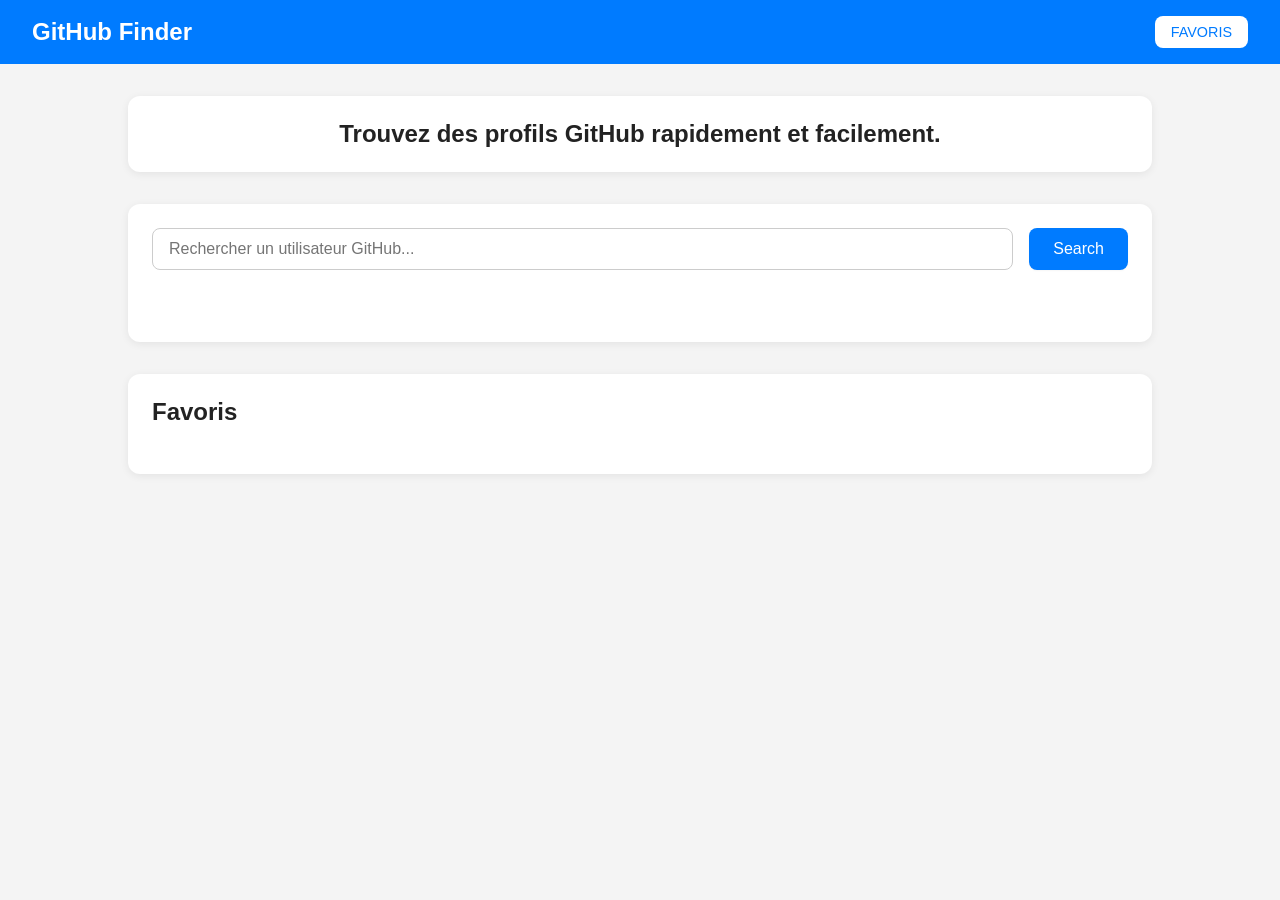
==== index.html @ b1635a86 "v1" ====
<!DOCTYPE html>
<html lang="fr">
<head>
	<meta charset="UTF-8">
	<meta name="viewport" content="width=device-width, initial-scale=1.0">
	<title>GitHub Finder</title>
	<link rel="stylesheet" href="style.css">
    <link rel="icon" type="image/jpg" href="icon.jpg">
</head>
<body>


<nav class="nav">
    <h1 href="index.html">GitHub Finder</h1>
    <button class="bookmark-btn">FAVORIS</button>
</nav>


	<!-- Welcome Section -->
	<section id="welcome-section">
		<h1>Trouvez des profils GitHub rapidement et facilement.</h1>
	</section>



	<!-- Loading Section -->
	<section id="loading-section" style="display:none;">
		<div class="loader"></div>
		<p>Chargement...</p>
	</section>



	<!-- Error Section -->
	<section id="error-section" style="display:none;">
		<p class="error-message"></p>
	</section>



	<!-- Search & Results Section -->
	<section id="results-section">
		<form id="search-form">
			<input type="text" id="search-input" placeholder="Rechercher un utilisateur GitHub..." required>
			<button type="submit" id="search-btn">Search</button>
		</form>
		<div id="user-profile-container"></div>
	</section>



	<!-- Bookmarks Section -->
	<section id="bookmarks-section">
		<h2>Favoris</h2>
		<div id="bookmarks-container"></div>
	</section>


</body>
</html>
---- style.css ----
@media (max-width: 400px) {
	h1, h2 {
		font-size: 1.2rem;
	}
	#search-input {
		font-size: 0.95rem;
		padding: 0.6rem 0.7rem;
	}
	#search-btn, .btn {
		font-size: 0.95rem;
		padding: 0.6rem 1rem;
	}
	.user-card, .bookmark-card {
		padding: 0.7rem;
	}
}
/* Dark mode automatique selon les préférences système */
@media (prefers-color-scheme: dark) {
	body {
		background: #181a1b;
		color: #f1f1f1;
	}
	section {
		background: #23272b;
		box-shadow: 0 2px 8px rgba(0,0,0,0.25);
	}
	.user-card, .bookmark-card {
		background: #23272b;
		color: #f1f1f1;
		box-shadow: 0 1px 4px rgba(0,0,0,0.18);
	}
	.user-card:hover, .bookmark-card:hover {
		background: #1a1d1f;
	}
	#search-input {
		background: #181a1b;
		color: #f1f1f1;
		border: 1px solid #444;
	}
	#search-btn, .btn {
		background: #0056b3;
		color: #fff;
	}
	.loader {
		border: 6px solid #333;
		border-top: 6px solid #007bff;
	}
}

/* Dark mode via classe .dark-mode sur <body> */
body.dark-mode {
	background: #181a1b;
	color: #f1f1f1;
}
body.dark-mode section {
	background: #23272b;
	box-shadow: 0 2px 8px rgba(0,0,0,0.25);
}
body.dark-mode .user-card, body.dark-mode .bookmark-card {
	background: #23272b;
	color: #f1f1f1;
	box-shadow: 0 1px 4px rgba(0,0,0,0.18);
}
body.dark-mode .user-card:hover, body.dark-mode .bookmark-card:hover {
	background: #1a1d1f;
}
body.dark-mode #search-input {
	background: #181a1b;
	color: #f1f1f1;
	border: 1px solid #444;
}
body.dark-mode #search-btn, body.dark-mode .btn {
	background: #0056b3;
	color: #fff;
}
body.dark-mode .loader {
	border: 6px solid #333;
	border-top: 6px solid #007bff;
}
.loader {
	border: 6px solid #e0e0e0;
	border-top: 6px solid #007bff;
	border-radius: 50%;
	width: 48px;
	height: 48px;
	animation: spin 1s linear infinite;
	margin: 2rem auto 1rem auto;
	display: block;
}
#search-btn, .btn {
	padding: 0.7rem 1.5rem;
	background: #007bff;
	color: #fff;
	border: none;
	border-radius: 8px;
	font-size: 1rem;
	cursor: pointer;
	transition: background 0.2s, color 0.2s;
	font-weight: 500;
	box-shadow: 0 1px 2px rgba(0,0,0,0.04);
}
#search-btn:hover, .btn:hover {
	background: #0056b3;
	color: #e2e2e2;
}
.user-card, .bookmark-card {
	display: flex;
	align-items: center;
	gap: 1rem;
	background: #f9f9f9;
	border-radius: 10px;
	box-shadow: 0 1px 4px rgba(0,0,0,0.05);
	padding: 1rem;
	transition: box-shadow 0.2s, background 0.2s;
	position: relative;
}
.user-card:hover, .bookmark-card:hover {
	box-shadow: 0 4px 16px rgba(0,0,0,0.10);
	background: #eef6ff;
}
/* Layout responsive */
body, html {
	min-height: 100vh;
}

main, #results-section, #bookmarks-section {
	display: flex;
	flex-direction: column;
	gap: 1.5rem;
}

@media (max-width: 600px) {
	section {
		max-width: 98vw;
		padding: 1rem 0.5rem;
	}
	.user-card, .bookmark-card {
		flex-direction: column;
		align-items: flex-start;
		gap: 0.5rem;
	}
	#search-form {
		flex-direction: column;
		gap: 0.7rem;
	}
	#search-btn {
		width: 100%;
	}
}
.loader {
	border: 6px solid #f3f3f3;
	border-top: 6px solid #007bff;
	border-radius: 50%;
	width: 48px;
	height: 48px;
	animation: spin 1s linear infinite;
	margin: 0 auto 1rem auto;
}

@keyframes spin {
	0% { transform: rotate(0deg); }
	100% { transform: rotate(360deg); }
}
#user-profile-container, #bookmarks-container {
	display: flex;
	flex-direction: column;
	gap: 1.2rem;
}

.user-card, .bookmark-card {
	display: flex;
	align-items: center;
	gap: 1rem;
	background: #f9f9f9;
	border-radius: 10px;
	box-shadow: 0 1px 4px rgba(0,0,0,0.05);
	padding: 1rem;
	transition: box-shadow 0.2s;
}
.user-card:hover, .bookmark-card:hover {
	box-shadow: 0 4px 16px rgba(0,0,0,0.10);
}

.user-avatar {
	width: 64px;
	height: 64px;
	border-radius: 50%;
	object-fit: cover;
	border: 2px solid #007bff;
}

.user-info {
	flex: 1;
}
/* Reset de base */
* {
	margin: 0;
	padding: 0;
	box-sizing: border-box;
}

body {
	font-family: 'Segoe UI', Arial, sans-serif;
	background: #f4f4f4;
	color: #222;
    min-height: 100vh;
	transition: background 0.3s, color 0.3s;
}

section {
	margin: 2rem auto;
	max-width: 80%;
	padding: 1.5rem;
	background: #fff;
	border-radius: 12px;
	box-shadow: 0 2px 8px rgba(0,0,0,0.07);
}

#welcome-section {
	text-align: center;
}

#search-form {
	display: flex;
	gap: 1rem;
	margin-bottom: 1.5rem;
}

#search-input {
	flex: 1;
	padding: 0.7rem 1rem;
	border: 1px solid #ccc;
	border-radius: 8px;
	font-size: 1rem;
}

#search-btn {
	padding: 0.7rem 1.5rem;
	background: #007bff;
	color: #fff;
	border: none;
	border-radius: 8px;
	font-size: 1rem;
	cursor: pointer;
	transition: background 0.2s;
}
#search-btn:hover {
	background: #0056b3;
}

#user-profile-container, #bookmarks-container {
	display: flex;
	flex-direction: column;
	gap: 1.2rem;
}

.error-message {
	color: #d90429;
	font-weight: bold;
	text-align: center;
}


nav {
    display: flex;
    justify-content: space-between;
    align-items: center;
    padding: 1rem 2rem;
    background: #007bff;
    color: #fff;
}

nav h1 {
    font-size: 1.5rem;
}


.bookmark-btn {
    padding: 0.5rem 1rem;
    background: #fff;
    color: #007bff;
    border: none;
    border-radius: 8px;
    font-size: 0.9rem;
    cursor: pointer;
    transition: background 0.2s, color 0.2s;
}
.bookmark-btn:hover {
    background: #e2e2e2;
    color: #0056b3;
}
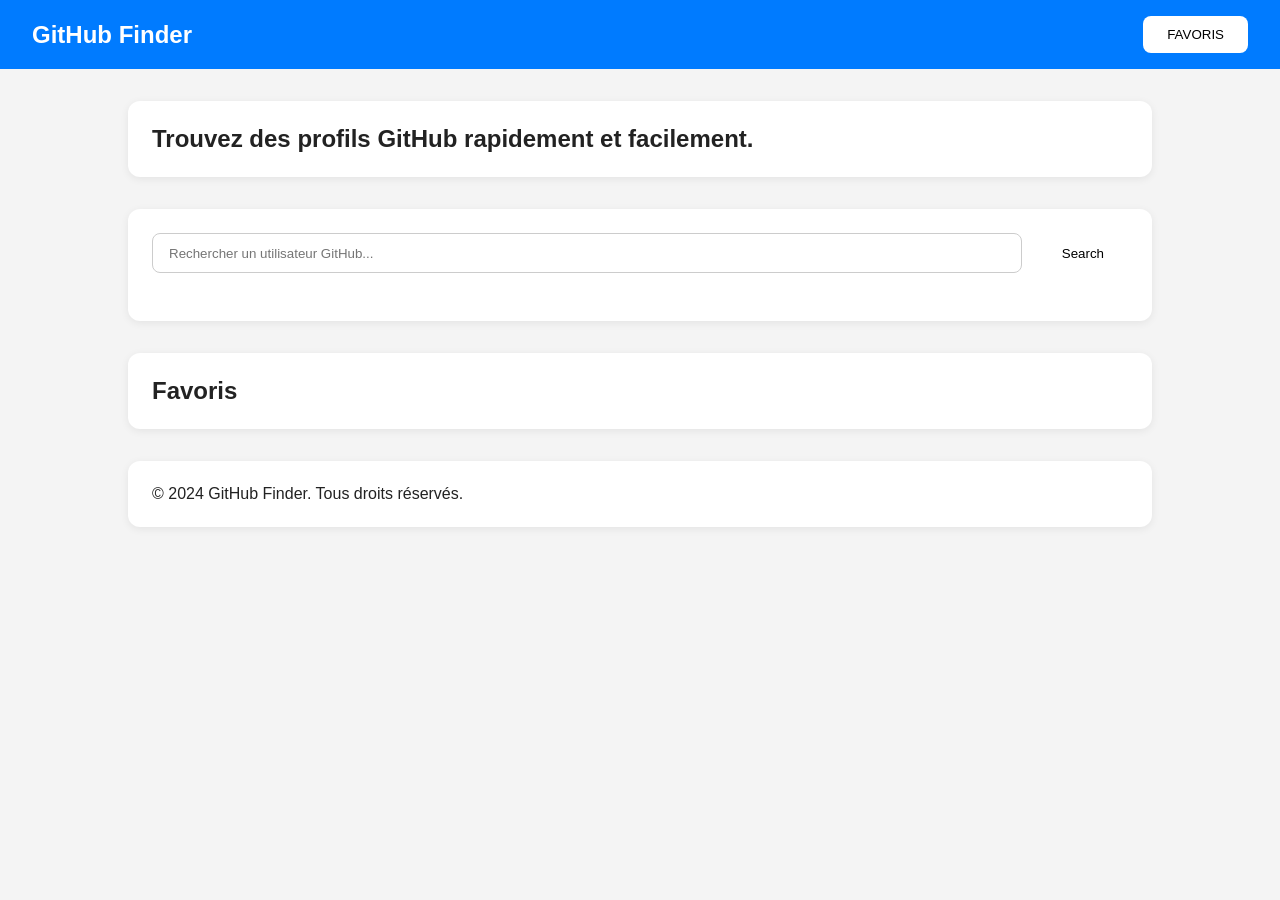
==== commit ea80f192: "Update V2 Css and Html" ====
--- a/index.html
+++ b/index.html
@@ -12,7 +12,7 @@
 
 <nav class="nav">
     <h1 href="index.html">GitHub Finder</h1>
-    <button class="bookmark-btn">FAVORIS</button>
+    <button class="btn">FAVORIS</button>
 </nav>
 
 
@@ -56,5 +56,8 @@
 	</section>
 
 
+    <section class="footer">
+        <p class="footer">© 2024 GitHub Finder. Tous droits réservés.</p>
+    </section>
 </body>
 </html>
--- a/style.css
+++ b/style.css
@@ -1,266 +1,38 @@
-@media (max-width: 400px) {
-	h1, h2 {
-		font-size: 1.2rem;
-	}
-	#search-input {
-		font-size: 0.95rem;
-		padding: 0.6rem 0.7rem;
-	}
-	#search-btn, .btn {
-		font-size: 0.95rem;
-		padding: 0.6rem 1rem;
-	}
-	.user-card, .bookmark-card {
-		padding: 0.7rem;
-	}
-}
-/* Dark mode automatique selon les préférences système */
-@media (prefers-color-scheme: dark) {
-	body {
-		background: #181a1b;
-		color: #f1f1f1;
-	}
-	section {
-		background: #23272b;
-		box-shadow: 0 2px 8px rgba(0,0,0,0.25);
-	}
-	.user-card, .bookmark-card {
-		background: #23272b;
-		color: #f1f1f1;
-		box-shadow: 0 1px 4px rgba(0,0,0,0.18);
-	}
-	.user-card:hover, .bookmark-card:hover {
-		background: #1a1d1f;
-	}
-	#search-input {
-		background: #181a1b;
-		color: #f1f1f1;
-		border: 1px solid #444;
-	}
-	#search-btn, .btn {
-		background: #0056b3;
-		color: #fff;
-	}
-	.loader {
-		border: 6px solid #333;
-		border-top: 6px solid #007bff;
-	}
+/* =========================
+   1. Reset
+========================= */
+* {
+    margin: 0;
+    padding: 0;
+    box-sizing: border-box;
 }
 
-/* Dark mode via classe .dark-mode sur <body> */
-body.dark-mode {
-	background: #181a1b;
-	color: #f1f1f1;
-}
-body.dark-mode section {
-	background: #23272b;
-	box-shadow: 0 2px 8px rgba(0,0,0,0.25);
-}
-body.dark-mode .user-card, body.dark-mode .bookmark-card {
-	background: #23272b;
-	color: #f1f1f1;
-	box-shadow: 0 1px 4px rgba(0,0,0,0.18);
-}
-body.dark-mode .user-card:hover, body.dark-mode .bookmark-card:hover {
-	background: #1a1d1f;
-}
-body.dark-mode #search-input {
-	background: #181a1b;
-	color: #f1f1f1;
-	border: 1px solid #444;
-}
-body.dark-mode #search-btn, body.dark-mode .btn {
-	background: #0056b3;
-	color: #fff;
-}
-body.dark-mode .loader {
-	border: 6px solid #333;
-	border-top: 6px solid #007bff;
-}
-.loader {
-	border: 6px solid #e0e0e0;
-	border-top: 6px solid #007bff;
-	border-radius: 50%;
-	width: 48px;
-	height: 48px;
-	animation: spin 1s linear infinite;
-	margin: 2rem auto 1rem auto;
-	display: block;
-}
-#search-btn, .btn {
-	padding: 0.7rem 1.5rem;
-	background: #007bff;
-	color: #fff;
-	border: none;
-	border-radius: 8px;
-	font-size: 1rem;
-	cursor: pointer;
-	transition: background 0.2s, color 0.2s;
-	font-weight: 500;
-	box-shadow: 0 1px 2px rgba(0,0,0,0.04);
-}
-#search-btn:hover, .btn:hover {
-	background: #0056b3;
-	color: #e2e2e2;
-}
-.user-card, .bookmark-card {
-	display: flex;
-	align-items: center;
-	gap: 1rem;
-	background: #f9f9f9;
-	border-radius: 10px;
-	box-shadow: 0 1px 4px rgba(0,0,0,0.05);
-	padding: 1rem;
-	transition: box-shadow 0.2s, background 0.2s;
-	position: relative;
-}
-.user-card:hover, .bookmark-card:hover {
-	box-shadow: 0 4px 16px rgba(0,0,0,0.10);
-	background: #eef6ff;
-}
-/* Layout responsive */
-body, html {
-	min-height: 100vh;
+/* =========================
+   2. Body
+========================= */
+body {
+    font-family: 'Segoe UI', Arial, sans-serif;
+    background: #f4f4f4;
+    color: #222;
+    min-height: 100vh;
+    transition: background 0.3s, color 0.3s;
 }
 
-main, #results-section, #bookmarks-section {
-	display: flex;
-	flex-direction: column;
-	gap: 1.5rem;
+/* =========================
+   3. Sections
+========================= */
+section {
+    margin: 2rem auto;
+    max-width: 80%;
+    padding: 1.5rem;
+    background: #fff;
+    border-radius: 12px;
+    box-shadow: 0 2px 8px rgba(0,0,0,0.07);
 }
 
-@media (max-width: 600px) {
-	section {
-		max-width: 98vw;
-		padding: 1rem 0.5rem;
-	}
-	.user-card, .bookmark-card {
-		flex-direction: column;
-		align-items: flex-start;
-		gap: 0.5rem;
-	}
-	#search-form {
-		flex-direction: column;
-		gap: 0.7rem;
-	}
-	#search-btn {
-		width: 100%;
-	}
-}
-.loader {
-	border: 6px solid #f3f3f3;
-	border-top: 6px solid #007bff;
-	border-radius: 50%;
-	width: 48px;
-	height: 48px;
-	animation: spin 1s linear infinite;
-	margin: 0 auto 1rem auto;
-}
-
-@keyframes spin {
-	0% { transform: rotate(0deg); }
-	100% { transform: rotate(360deg); }
-}
-#user-profile-container, #bookmarks-container {
-	display: flex;
-	flex-direction: column;
-	gap: 1.2rem;
-}
-
-.user-card, .bookmark-card {
-	display: flex;
-	align-items: center;
-	gap: 1rem;
-	background: #f9f9f9;
-	border-radius: 10px;
-	box-shadow: 0 1px 4px rgba(0,0,0,0.05);
-	padding: 1rem;
-	transition: box-shadow 0.2s;
-}
-.user-card:hover, .bookmark-card:hover {
-	box-shadow: 0 4px 16px rgba(0,0,0,0.10);
-}
-
-.user-avatar {
-	width: 64px;
-	height: 64px;
-	border-radius: 50%;
-	object-fit: cover;
-	border: 2px solid #007bff;
-}
-
-.user-info {
-	flex: 1;
-}
-/* Reset de base */
-* {
-	margin: 0;
-	padding: 0;
-	box-sizing: border-box;
-}
-
-body {
-	font-family: 'Segoe UI', Arial, sans-serif;
-	background: #f4f4f4;
-	color: #222;
-    min-height: 100vh;
-	transition: background 0.3s, color 0.3s;
-}
-
-section {
-	margin: 2rem auto;
-	max-width: 80%;
-	padding: 1.5rem;
-	background: #fff;
-	border-radius: 12px;
-	box-shadow: 0 2px 8px rgba(0,0,0,0.07);
-}
-
-#welcome-section {
-	text-align: center;
-}
-
-#search-form {
-	display: flex;
-	gap: 1rem;
-	margin-bottom: 1.5rem;
-}
-
-#search-input {
-	flex: 1;
-	padding: 0.7rem 1rem;
-	border: 1px solid #ccc;
-	border-radius: 8px;
-	font-size: 1rem;
-}
-
-#search-btn {
-	padding: 0.7rem 1.5rem;
-	background: #007bff;
-	color: #fff;
-	border: none;
-	border-radius: 8px;
-	font-size: 1rem;
-	cursor: pointer;
-	transition: background 0.2s;
-}
-#search-btn:hover {
-	background: #0056b3;
-}
-
-#user-profile-container, #bookmarks-container {
-	display: flex;
-	flex-direction: column;
-	gap: 1.2rem;
-}
-
-.error-message {
-	color: #d90429;
-	font-weight: bold;
-	text-align: center;
-}
-
-
+/* =========================
+   4. Navigation
+========================= */
 nav {
     display: flex;
     justify-content: space-between;
@@ -270,22 +42,133 @@
     color: #fff;
 }
 
-nav h1 {
-    font-size: 1.5rem;
+/* =========================
+   5. Form Search
+========================= */
+#search-form {
+    display: flex;
+    gap: 1rem;
+    margin-bottom: 1.5rem;
 }
 
+#search-input {
+    flex: 1;
+    padding: 0.7rem 1rem;
+    border: 1px solid #ccc;
+    border-radius: 8px;
+}
 
-.bookmark-btn {
-    padding: 0.5rem 1rem;
-    background: #fff;
-    color: #007bff;
+#search-btn,
+.btn {
+    padding: 0.7rem 1.5rem;
+    background: #ffffff;
+    color: rgb(0, 0, 0);
     border: none;
     border-radius: 8px;
-    font-size: 0.9rem;
     cursor: pointer;
-    transition: background 0.2s, color 0.2s;
 }
-.bookmark-btn:hover {
-    background: #e2e2e2;
-    color: #0056b3;
+
+#search-btn:hover,
+.btn:hover {
+    background: #6566b4;
 }
+
+/* =========================
+   6. Cards
+========================= */
+.user-card,
+.bookmark-card {
+    display: flex;
+    align-items: center;
+    gap: 1rem;
+    background: #f9f9f9;
+    padding: 1rem;
+    border-radius: 10px;
+    transition: 0.2s;
+}
+
+.user-card:hover,
+.bookmark-card:hover {
+    background: #eef6ff;
+}
+
+/* =========================
+   7. Avatar
+========================= */
+.user-avatar {
+    width: 64px;
+    height: 64px;
+    border-radius: 50%;
+    border: 2px solid #007bff;
+}
+
+/* =========================
+   8. Loader
+========================= */
+.loader {
+    border: 6px solid #eee;
+    border-top: 6px solid #007bff;
+    border-radius: 50%;
+    width: 48px;
+    height: 48px;
+    animation: spin 1s linear infinite;
+    margin: 1rem auto;
+}
+
+@keyframes spin {
+    from {
+        transform: rotate(0deg);
+    }
+    to {
+        transform: rotate(360deg);
+    }
+}
+
+/* =========================
+   9. Dark Mode
+========================= */
+@media (prefers-color-scheme: dark) {
+    body {
+        background: #181a1b;
+        color: #f1f1f1;
+    }
+
+    section {
+        background: #23272b;
+    }
+
+    .user-card,
+    .bookmark-card {
+        background: #23272b;
+    }
+
+    #search-input {
+        background: #181a1b;
+        color: white;
+        border: 1px solid #444;
+    }
+}
+
+/* =========================
+   10. Responsive
+========================= */
+@media (max-width: 600px) {
+
+    section {
+        max-width: 95%;
+    }
+
+    #search-form {
+        flex-direction: column;
+    }
+
+    #search-btn {
+        width: 100%;
+    }
+
+    .user-card,
+    .bookmark-card {
+        flex-direction: column;
+        align-items: flex-start;
+    }
+}
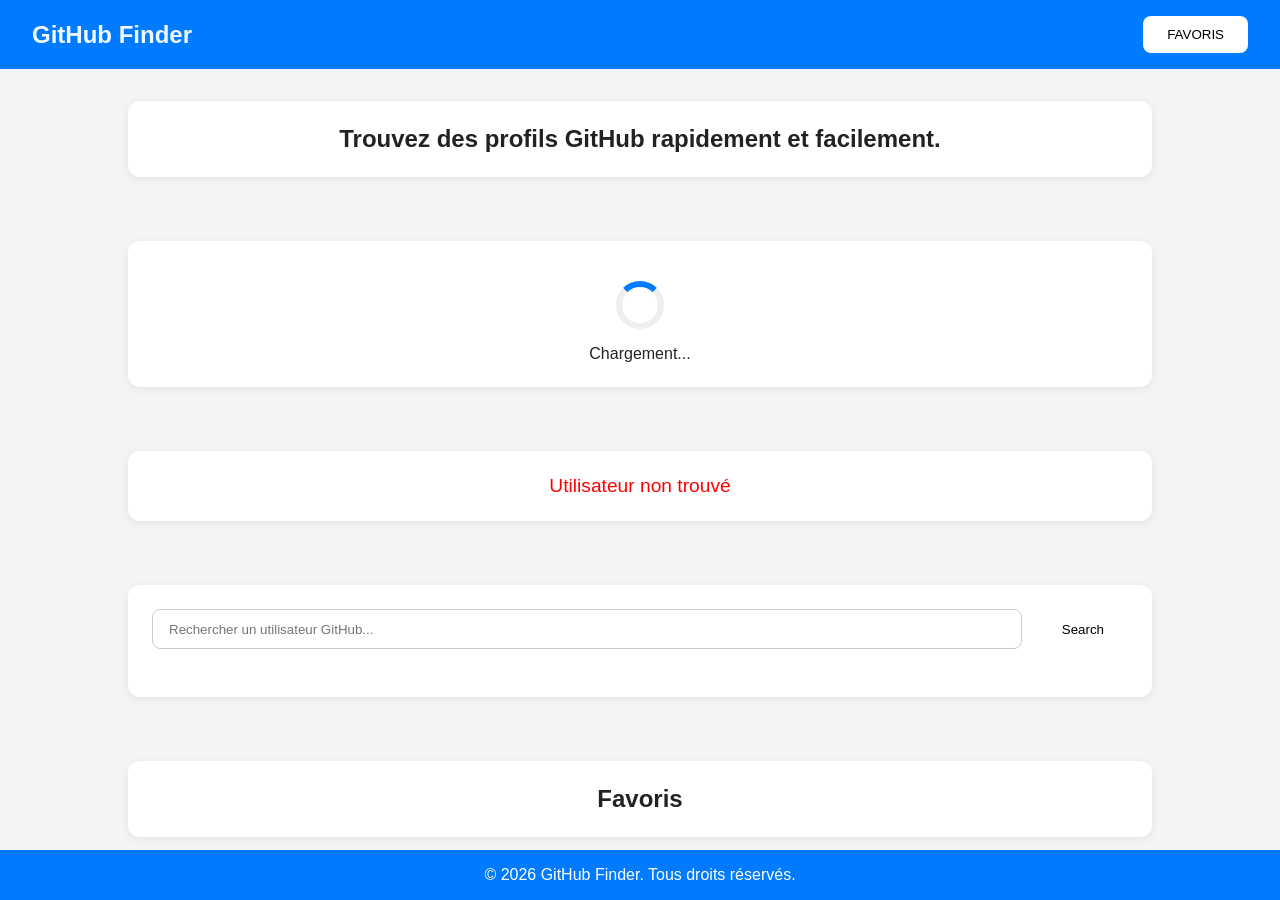
==== commit 77d95afd: "Updated files: v4" ====
--- a/index.html
+++ b/index.html
@@ -1,63 +1,66 @@
-<!DOCTYPE html>
+<!doctype html>
 <html lang="fr">
-<head>
-	<meta charset="UTF-8">
-	<meta name="viewport" content="width=device-width, initial-scale=1.0">
-	<title>GitHub Finder</title>
-	<link rel="stylesheet" href="style.css">
-    <link rel="icon" type="image/jpg" href="icon.jpg">
-</head>
-<body>
+  <head>
+    <meta charset="UTF-8" />
+    <meta name="viewport" content="width=device-width, initial-scale=1.0" />
+    <title>GitHub Finder</title>
 
+    <link rel="stylesheet" href="style.css" />
+    <link rel="icon" type="image/jpg" href="icon.jpg" />
+  </head>
 
-<nav class="nav">
-    <h1 href="index.html">GitHub Finder</h1>
-    <button class="btn">FAVORIS</button>
-</nav>
+  <body>
+    <!-- ================= NAV ================= -->
+    <nav class="nav">
+      <a href="index.html" style="text-decoration: none;">
+        <h1 style="color: aliceblue;">GitHub Finder</h1>
+      </a>
 
+      <button class="btn">FAVORIS</button>
+    </nav>
 
-	<!-- Welcome Section -->
-	<section id="welcome-section">
-		<h1>Trouvez des profils GitHub rapidement et facilement.</h1>
-	</section>
+    <!-- ============== WELCOME ============== -->
+    <section id="welcome-section" style="width: 100%;">
+      <h2 style="text-align: center;">Trouvez des profils GitHub rapidement et facilement.</h2>
+    </section>
 
+    <!-- ============== LOADING ============== -->
+    <section id="loading-section" style="width: 100%;">
+      <div class="loader"></div>
+      <p style="text-align: center;">Chargement...</p>
+    </section>
 
+    <!-- ============== ERROR ============== -->
+    <section id="error-section" style="width: 100%;">
+      <p class="error-message" style="color: red; text-align: center; font-size: larger;">Utilisateur non trouvé</p>
+    </section>
 
-	<!-- Loading Section -->
-	<section id="loading-section" style="display:none;">
-		<div class="loader"></div>
-		<p>Chargement...</p>
-	</section>
+    <!-- ============== SEARCH ============== -->
+    <section id="results-section" style="width: 100%;">
+      <form id="search-form">
+        <input
+          type="text"
+          id="search-input"
+          placeholder="Rechercher un utilisateur GitHub..."
+          required
+        />
 
+        <button type="submit" id="search-btn">Search</button>
+      </form>
 
+      <div id="user-profile-container"></div>
+    </section>
 
-	<!-- Error Section -->
-	<section id="error-section" style="display:none;">
-		<p class="error-message"></p>
-	</section>
+    <!-- ============== FAVORITES ============== -->
+    <section id="bookmarks-section" style="width: 100%;">
+      <h2 style="text-align: center;">Favoris</h2>
 
+      <div id="bookmarks-container"></div>
+    </section>
 
-
-	<!-- Search & Results Section -->
-	<section id="results-section">
-		<form id="search-form">
-			<input type="text" id="search-input" placeholder="Rechercher un utilisateur GitHub..." required>
-			<button type="submit" id="search-btn">Search</button>
-		</form>
-		<div id="user-profile-container"></div>
-	</section>
-
-
-
-	<!-- Bookmarks Section -->
-	<section id="bookmarks-section">
-		<h2>Favoris</h2>
-		<div id="bookmarks-container"></div>
-	</section>
-
-
-    <section class="footer">
-        <p class="footer">© 2024 GitHub Finder. Tous droits réservés.</p>
-    </section>
-</body>
+    <!-- ============== FOOTER ============== -->
+    <footer class="footer">
+      <p>© 2026 GitHub Finder. Tous droits réservés.</p>
+    </footer>
+  </body>
 </html>
--- a/style.css
+++ b/style.css
@@ -16,8 +16,12 @@
     color: #222;
     min-height: 100vh;
     transition: background 0.3s, color 0.3s;
+  display: flex;
+  flex-direction: column;
 }
-
+main {
+  flex: 1;
+}
 /* =========================
    3. Sections
 ========================= */
@@ -89,7 +93,7 @@
 
 .user-card:hover,
 .bookmark-card:hover {
-    background: #eef6ff;
+    background: #0076fd;
 }
 
 /* =========================
@@ -113,6 +117,20 @@
     height: 48px;
     animation: spin 1s linear infinite;
     margin: 1rem auto;
+}
+
+/* =========================
+   9. Footer
+========================= */
+
+.footer {
+    text-align: center;
+    width: 100%;
+    padding: 1rem;
+    background: #007bff;
+    color: #fff;
+    position: fixed;
+    bottom: 0;
 }
 
 @keyframes spin {
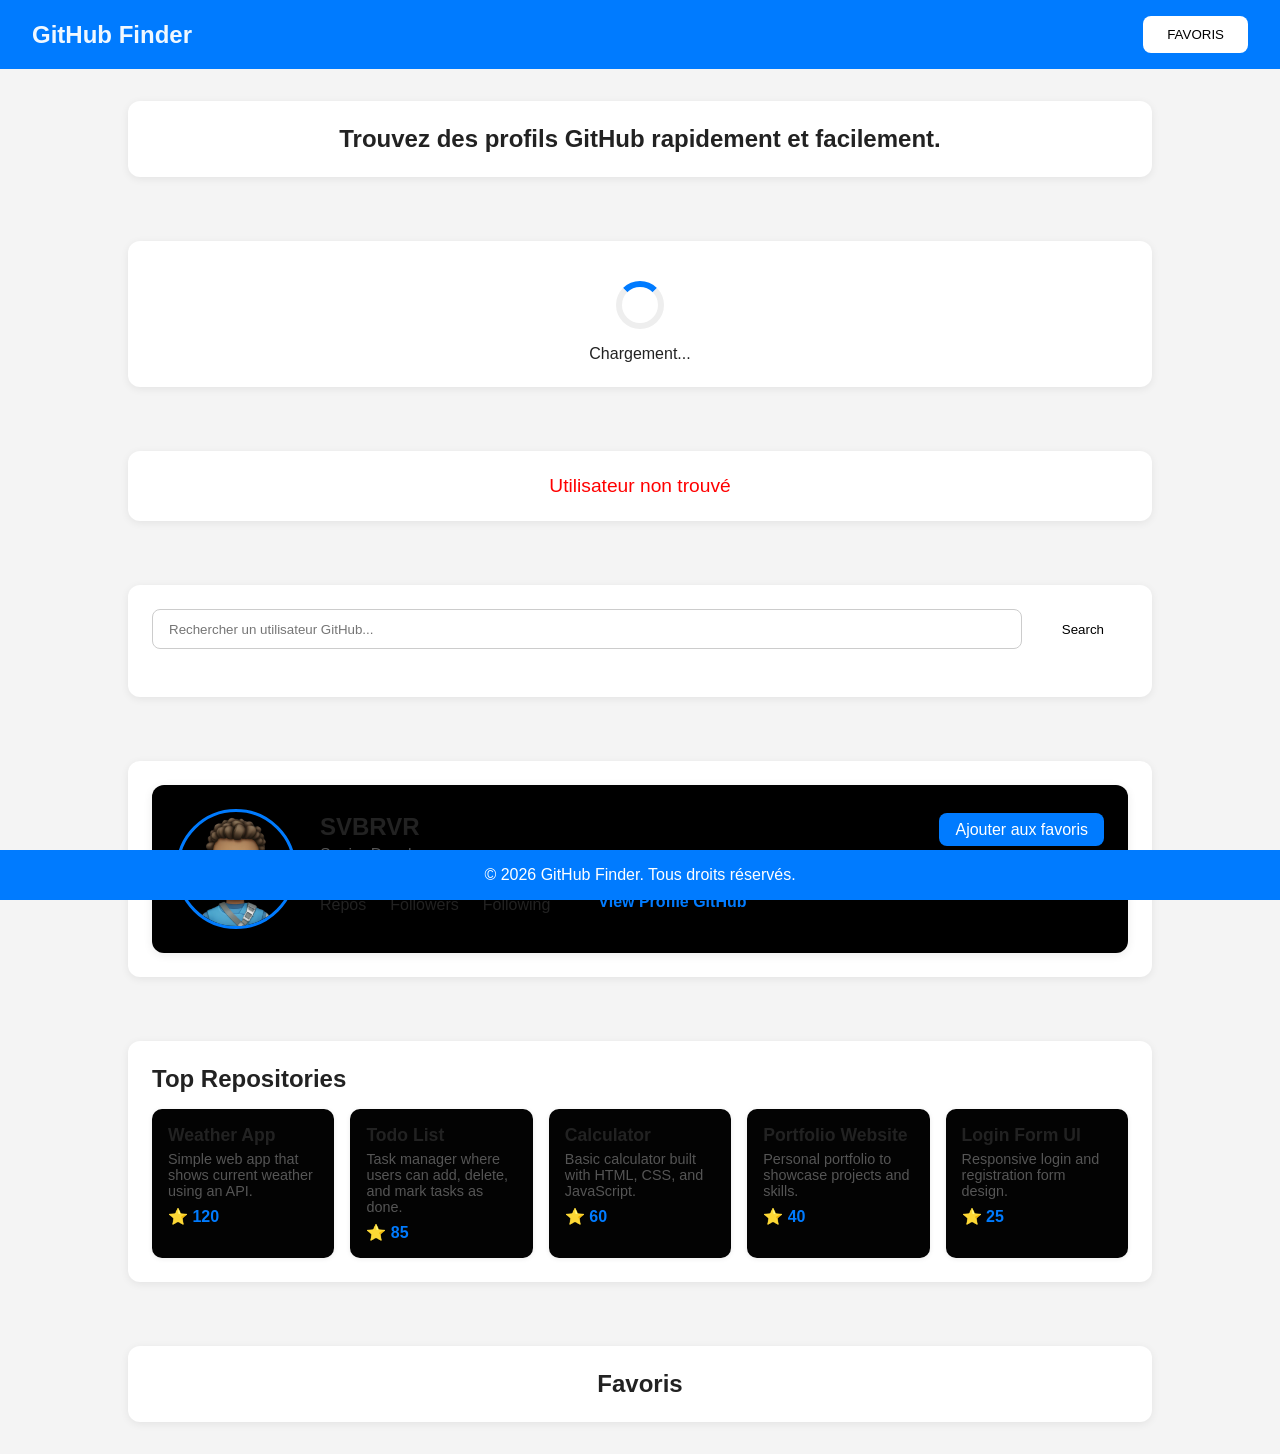
==== commit c3537c11: "Update v5" ====
--- a/index.html
+++ b/index.html
@@ -12,31 +12,38 @@
   <body>
     <!-- ================= NAV ================= -->
     <nav class="nav">
-      <a href="index.html" style="text-decoration: none;">
-        <h1 style="color: aliceblue;">GitHub Finder</h1>
+      <a href="index.html" style="text-decoration: none">
+        <h1 style="color: aliceblue">GitHub Finder</h1>
       </a>
 
       <button class="btn">FAVORIS</button>
     </nav>
 
     <!-- ============== WELCOME ============== -->
-    <section id="welcome-section" style="width: 100%;">
-      <h2 style="text-align: center;">Trouvez des profils GitHub rapidement et facilement.</h2>
+    <section id="welcome-section" style="width: 100%">
+      <h2 style="text-align: center">
+        Trouvez des profils GitHub rapidement et facilement.
+      </h2>
     </section>
 
     <!-- ============== LOADING ============== -->
-    <section id="loading-section" style="width: 100%;">
+    <section id="loading-section" style="width: 100%">
       <div class="loader"></div>
-      <p style="text-align: center;">Chargement...</p>
+      <p style="text-align: center">Chargement...</p>
     </section>
 
     <!-- ============== ERROR ============== -->
-    <section id="error-section" style="width: 100%;">
-      <p class="error-message" style="color: red; text-align: center; font-size: larger;">Utilisateur non trouvé</p>
+    <section id="error-section" style="width: 100%">
+      <p
+        class="error-message"
+        style="color: red; text-align: center; font-size: larger"
+      >
+        Utilisateur non trouvé
+      </p>
     </section>
 
     <!-- ============== SEARCH ============== -->
-    <section id="results-section" style="width: 100%;">
+    <section id="results-section" style="width: 100%">
       <form id="search-form">
         <input
           type="text"
@@ -51,9 +58,111 @@
       <div id="user-profile-container"></div>
     </section>
 
+
+    <!-- ================= PROFILE ================= -->
+<section id="profile-section" style="width: 100%">
+
+    <div class="profile-card" >
+
+        <img
+            src="avatar2.png"
+            alt="User Avatar"
+            class="profile-avatar"
+        >
+
+        <div class="profile-info" >
+<div class="hero-profil"><h2 class="username">SVBRVR</h2>
+            <div style="text-align: right; align-items: center;">
+    <a href="#" class="profile-link" target="_blank">
+        Ajouter aux favoris
+    </a>
+    
+</div></div>
+            
+
+            <p class="bio">Senior Developer</p>
+
+            <div class="profile-stats">
+
+                <div>
+                    <strong>10</strong>
+                    <span>Repos</span>
+                </div>
+
+                <div>
+                    <strong>200K</strong>
+                    <span>Followers</span>
+                </div>
+
+                <div>
+                    <strong>50</strong>
+                    <span>Following</span>
+                </div>
+<br><br>
+                <a href="https://github.com/aiga-youcan/" class="view-profile-link" target="_blank"
+                style="display: flex; align-items: center; justify-content: center; margin-top: 1rem; font-weight: bold; color: #007bff; text-decoration: none; ">
+                    View Profile GitHub
+                </a>
+
+            </div>
+
+
+
+        </div>
+
+    </div>
+
+</section>
+
+<!-- ================= REPOS ================= -->
+<section id="repos-section" style="width: 100%;">
+
+    <h2>Top Repositories</h2>
+
+    <div class="repos-container" >
+
+        <!-- Repo 1 -->
+<div class="repo-card">
+    <h3>Weather App</h3>
+    <p>Simple web app that shows current weather using an API.</p>
+    <span>⭐ 120</span>
+</div>
+
+<!-- Repo 2 -->
+<div class="repo-card">
+    <h3>Todo List</h3>
+    <p>Task manager where users can add, delete, and mark tasks as done.</p>
+    <span>⭐ 85</span>
+</div>
+
+<!-- Repo 3 -->
+<div class="repo-card">
+    <h3>Calculator</h3>
+    <p>Basic calculator built with HTML, CSS, and JavaScript.</p>
+    <span>⭐ 60</span>
+</div>
+
+<!-- Repo 4 -->
+<div class="repo-card">
+    <h3>Portfolio Website</h3>
+    <p>Personal portfolio to showcase projects and skills.</p>
+    <span>⭐ 40</span>
+</div>
+
+<!-- Repo 5 -->
+<div class="repo-card">
+    <h3>Login Form UI</h3>
+    <p>Responsive login and registration form design.</p>
+    <span>⭐ 25</span>
+</div>
+
+    </div>
+
+</section>
+
     <!-- ============== FAVORITES ============== -->
-    <section id="bookmarks-section" style="width: 100%;">
-      <h2 style="text-align: center;">Favoris</h2>
+    <section id="bookmarks-section" style="width: 100%">
+      <h2 style="text-align: center">Favoris</h2>
 
       <div id="bookmarks-container"></div>
     </section>
--- a/style.css
+++ b/style.css
@@ -133,6 +133,129 @@
     bottom: 0;
 }
 
+
+/* =========================
+   9. profil
+========================= */
+
+/* ================= PROFILE CARD ================= */
+.profile-card {
+    display: flex;
+    gap: 1.5rem;
+    padding: 1.5rem;
+    background: #000000;
+    border-radius: 12px;
+    box-shadow: 0 2px 10px rgba(0,0,0,0.08);
+    align-items: center;
+    width: 100%;
+}
+
+/* Avatar */
+.profile-avatar {
+    width: 120px;
+    height: 120px;
+    border-radius: 50%;
+    border: 3px solid #007bff;
+    object-fit: cover;
+}
+
+/* Info */
+.profile-info {
+    flex: 1;
+}
+
+.username {
+    font-size: 1.5rem;
+    margin-bottom: 5px;
+}
+
+.bio {
+    color: #555;
+    margin-bottom: 10px;
+}
+
+/* Stats */
+.profile-stats {
+    display: flex;
+    gap: 1.5rem;
+    margin: 10px 0;
+}
+
+.profile-stats div {
+    text-align: center;
+}
+
+.profile-stats strong {
+    display: block;
+    font-size: 1.2rem;
+}
+
+/* Link */
+.profile-link {
+    display: ;
+    margin-top: 10px;
+    padding: 0.5rem 1rem;
+    background: #007bff;
+    color: white;
+    border-radius: 8px;
+    text-decoration: none;
+}
+
+.profile-link:hover {
+    background: #0056b3;
+}
+
+/* ================= REPOS ================= */
+.repos-container {
+    display: grid;
+    grid-template-columns: repeat(auto-fit, minmax(180px, 1fr));
+    gap: 1rem;
+    margin-top: 1rem;
+    width: 100%;
+}
+
+.repo-card {
+    background: #030303;
+    padding: 1rem;
+    border-radius: 10px;
+    box-shadow: 0 1px 5px rgba(0,0,0,0.08);
+    transition: 0.2s;
+}
+
+.repo-card:hover {
+    transform: translateY(-3px);
+    background: #3d98ff;
+}
+
+.repo-card h3 {
+    margin-bottom: 5px;
+    font-size: 1.1rem;
+}
+
+.repo-card p {
+    font-size: 0.9rem;
+    color: #555;
+    margin-bottom: 8px;
+}
+
+.repo-card span {
+    font-weight: bold;
+    color: #007bff;
+}
+.hero-profil {
+    display: flex;
+    justify-content: space-between;
+    align-items: center;
+}
+/* Responsive */
+@media (max-width: 600px) {
+    .profile-card {
+        flex-direction: column;
+        text-align: center;
+    }
+}
+
+
 @keyframes spin {
     from {
         transform: rotate(0deg);
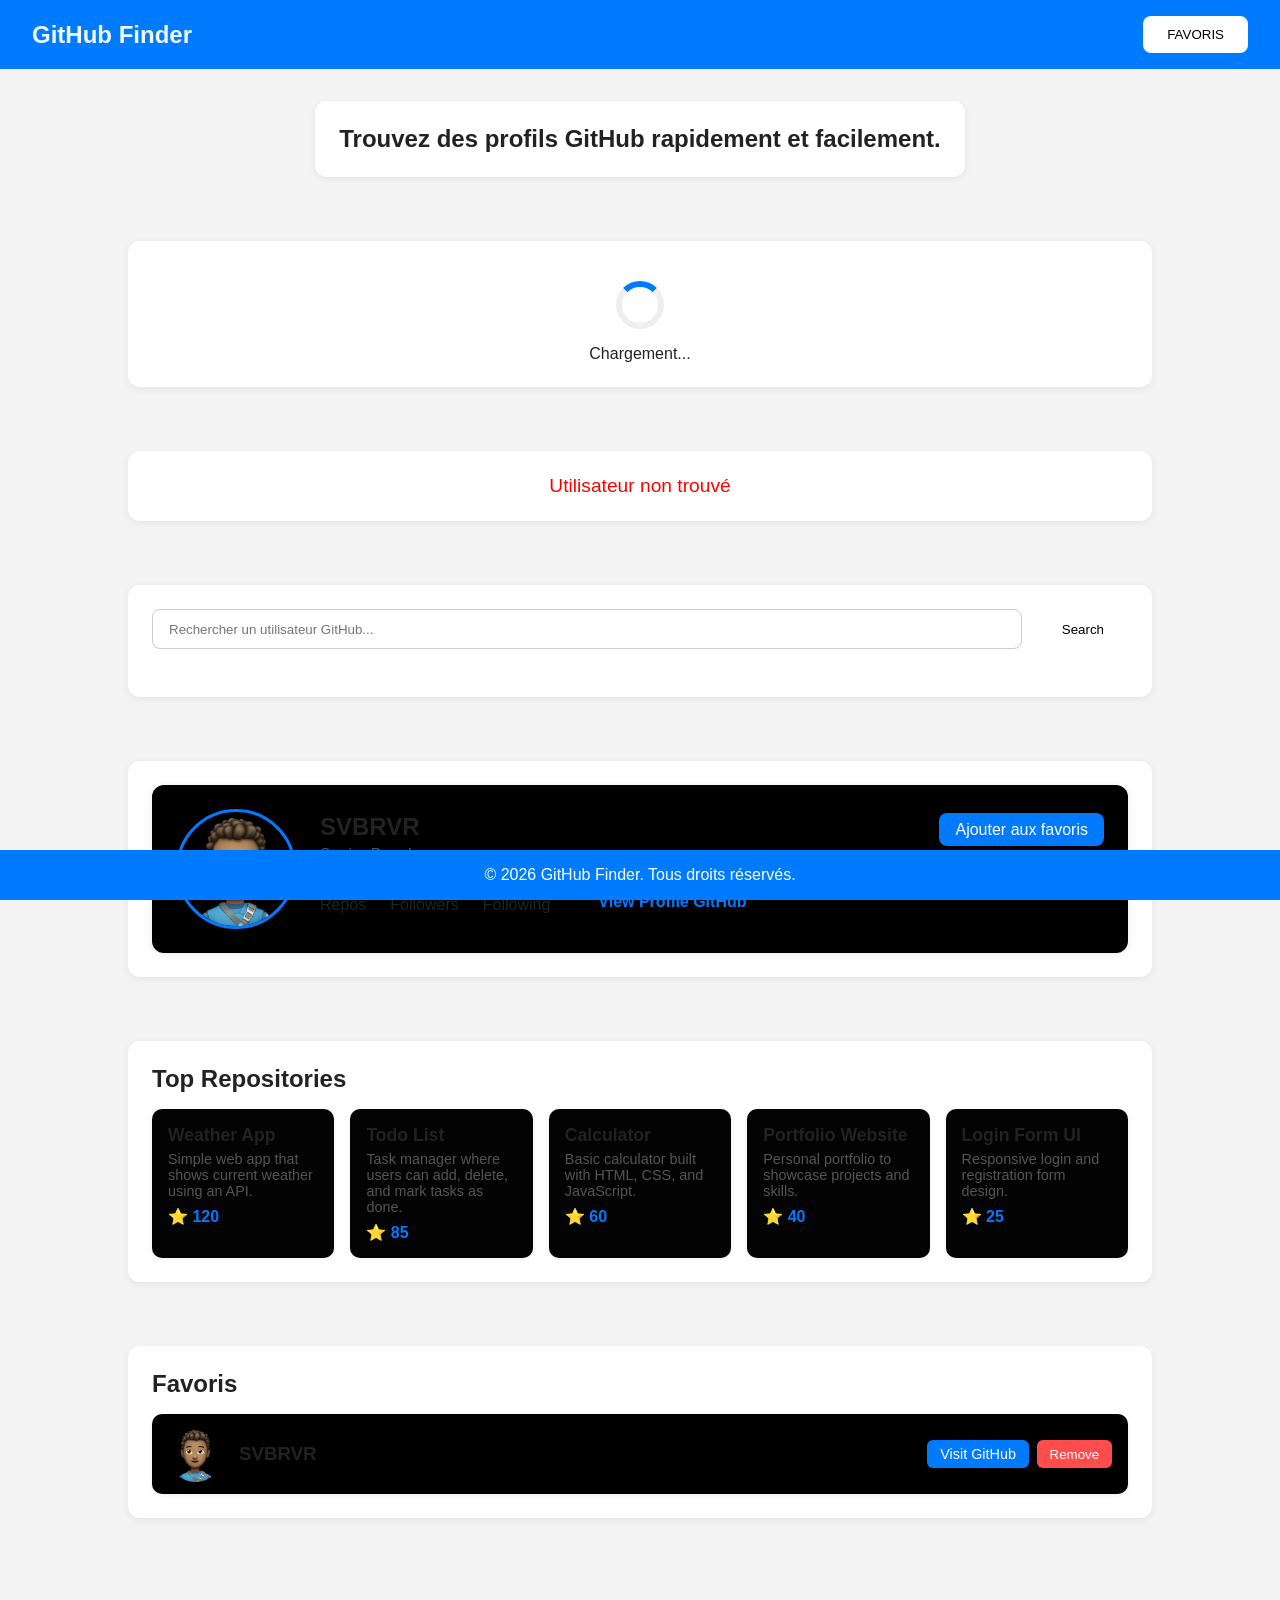
==== commit 0ed37a69: "up v6" ====
--- a/index.html
+++ b/index.html
@@ -20,8 +20,8 @@
     </nav>
 
     <!-- ============== WELCOME ============== -->
-    <section id="welcome-section" style="width: 100%">
-      <h2 style="text-align: center">
+    <section id="welcome-section">
+      <h2 class="welcome-title">
         Trouvez des profils GitHub rapidement et facilement.
       </h2>
     </section>
@@ -58,114 +58,133 @@
       <div id="user-profile-container"></div>
     </section>
 
+    <!-- ================= PROFILE ================= -->
+    <section id="profile-section" style="width: 100%">
+      <div class="profile-card">
+        <img src="avatar2.png" alt="User Avatar" class="profile-avatar" />
 
-    <!-- ================= PROFILE ================= -->
-<section id="profile-section" style="width: 100%">
+        <div class="profile-info">
+          <div class="hero-profil">
+            <h2 class="username">SVBRVR</h2>
+            <div style="text-align: right; align-items: center">
+              <a href="#" class="profile-link" target="_blank">
+                Ajouter aux favoris
+              </a>
+            </div>
+          </div>
 
-    <div class="profile-card" >
+          <p class="bio">Senior Developer</p>
 
-        <img
-            src="avatar2.png"
-            alt="User Avatar"
-            class="profile-avatar"
-        >
-
-        <div class="profile-info" >
-<div class="hero-profil"><h2 class="username">SVBRVR</h2>
-            <div style="text-align: right; align-items: center;">
-    <a href="#" class="profile-link" target="_blank">
-        Ajouter aux favoris
-    </a>
-    
-</div></div>
-            
-
-            <p class="bio">Senior Developer</p>
-
-            <div class="profile-stats">
-
-                <div>
-                    <strong>10</strong>
-                    <span>Repos</span>
-                </div>
-
-                <div>
-                    <strong>200K</strong>
-                    <span>Followers</span>
-                </div>
-
-                <div>
-                    <strong>50</strong>
-                    <span>Following</span>
-                </div>
-<br><br>
-                <a href="https://github.com/aiga-youcan/" class="view-profile-link" target="_blank"
-                style="display: flex; align-items: center; justify-content: center; margin-top: 1rem; font-weight: bold; color: #007bff; text-decoration: none; ">
-                    View Profile GitHub
-                </a>
-
+          <div class="profile-stats">
+            <div>
+              <strong>10</strong>
+              <span>Repos</span>
             </div>
 
+            <div>
+              <strong>200K</strong>
+              <span>Followers</span>
+            </div>
 
+            <div>
+              <strong>50</strong>
+              <span>Following</span>
+            </div>
+            <br /><br />
+            <a
+              href="https://github.com/aiga-youcan/"
+              class="view-profile-link"
+              target="_blank"
+              style="
+                display: flex;
+                align-items: center;
+                justify-content: center;
+                margin-top: 1rem;
+                font-weight: bold;
+                color: #007bff;
+                text-decoration: none;
+              "
+            >
+              View Profile GitHub
+            </a>
+          </div>
+        </div>
+      </div>
+    </section>
 
+    <!-- ================= REPOS ================= -->
+    <section id="repos-section" style="width: 100%">
+      <h2>Top Repositories</h2>
+
+      <div class="repos-container">
+        <!-- Repo 1 -->
+        <div class="repo-card">
+          <h3>Weather App</h3>
+          <p>Simple web app that shows current weather using an API.</p>
+          <span>⭐ 120</span>
         </div>
 
-    </div>
+        <!-- Repo 2 -->
+        <div class="repo-card">
+          <h3>Todo List</h3>
+          <p>
+            Task manager where users can add, delete, and mark tasks as done.
+          </p>
+          <span>⭐ 85</span>
+        </div>
 
-</section>
+        <!-- Repo 3 -->
+        <div class="repo-card">
+          <h3>Calculator</h3>
+          <p>Basic calculator built with HTML, CSS, and JavaScript.</p>
+          <span>⭐ 60</span>
+        </div>
 
-<!-- ================= REPOS ================= -->
-<section id="repos-section" style="width: 100%;">
+        <!-- Repo 4 -->
+        <div class="repo-card">
+          <h3>Portfolio Website</h3>
+          <p>Personal portfolio to showcase projects and skills.</p>
+          <span>⭐ 40</span>
+        </div>
 
-    <h2>Top Repositories</h2>
+        <!-- Repo 5 -->
+        <div class="repo-card">
+          <h3>Login Form UI</h3>
+          <p>Responsive login and registration form design.</p>
+          <span>⭐ 25</span>
+        </div>
+      </div>
+    </section>
 
-    <div class="repos-container" >
+    <!-- ================= FAVORIS ================= -->
+    <section id="bookmarks-section" style="width: 100%">
+      <h2>Favoris</h2>
 
-        <!-- Repo 1 -->
-<div class="repo-card">
-    <h3>Weather App</h3>
-    <p>Simple web app that shows current weather using an API.</p>
-    <span>⭐ 120</span>
-</div>
+      <div id="bookmarks-container">
+        <!-- Favori Card -->
+        <div class="bookmark-card">
+          <!-- Avatar -->
+          <img src="avatar2.png" alt="User Avatar" class="bookmark-avatar" />
 
-<!-- Repo 2 -->
-<div class="repo-card">
-    <h3>Todo List</h3>
-    <p>Task manager where users can add, delete, and mark tasks as done.</p>
-    <span>⭐ 85</span>
-</div>
+          <!-- Username -->
+          <h3 class="bookmark-username">SVBRVR</h3>
 
-<!-- Repo 3 -->
-<div class="repo-card">
-    <h3>Calculator</h3>
-    <p>Basic calculator built with HTML, CSS, and JavaScript.</p>
-    <span>⭐ 60</span>
-</div>
+          <!-- Buttons -->
+          <div class="bookmark-actions">
+            <a
+              href="https://github.com/aiga-youcan/"
+              target="_blank"
+              class="visit-btn"
+            >
+              Visit GitHub
+            </a>
 
-<!-- Repo 4 -->
-<div class="repo-card">
-    <h3>Portfolio Website</h3>
-    <p>Personal portfolio to showcase projects and skills.</p>
-    <span>⭐ 40</span>
-</div>
-
-<!-- Repo 5 -->
-<div class="repo-card">
-    <h3>Login Form UI</h3>
-    <p>Responsive login and registration form design.</p>
-    <span>⭐ 25</span>
-</div>
-
-    </div>
-
-</section>
-
-    <!-- ============== FAVORITES ============== -->
-    <section id="bookmarks-section" style="width: 100%">
-      <h2 style="text-align: center">Favoris</h2>
-
-      <div id="bookmarks-container"></div>
+            <button class="remove-btn">Remove</button>
+          </div>
+        </div>
+      </div>
     </section>
+    <br /><br /><br />
 
     <!-- ============== FOOTER ============== -->
     <footer class="footer">
--- a/style.css
+++ b/style.css
@@ -312,4 +312,70 @@
         flex-direction: column;
         align-items: flex-start;
     }
-}+}
+
+
+/* =========================
+   11. favoris bookmark
+========================= */
+
+.bookmark-card {
+    display: flex;
+    align-items: center;
+    gap: 1rem;
+    background: #000000;
+    padding: 0.8rem 1rem;
+    border-radius: 10px;
+    margin-top: 1rem;
+    box-shadow: 0 1px 4px rgba(0,0,0,0.08);
+}
+
+/* Avatar */
+.bookmark-avatar {
+    width: 55px;
+    height: 55px;
+    border-radius: 50%;
+    object-fit: cover;
+}
+
+/* Username */
+.bookmark-username {
+    flex: 1;
+    margin: 0;
+}
+
+/* Actions */
+.bookmark-actions {
+    display: flex;
+    gap: 0.5rem;
+}
+
+/* Visit button */
+.visit-btn {
+    padding: 0.4rem 0.8rem;
+    background: #007bff;
+    color: white;
+    border-radius: 6px;
+    text-decoration: none;
+    font-size: 0.9rem;
+}
+
+.visit-btn:hover {
+    background: #0056b3;
+}
+
+/* Remove button */
+.remove-btn {
+    padding: 0.4rem 0.8rem;
+    background: #ff4d4d;
+    color: white;
+    border: none;
+    border-radius: 6px;
+    cursor: pointer;
+}
+
+.remove-btn:hover {
+    background: #cc0000;
+}
+
+
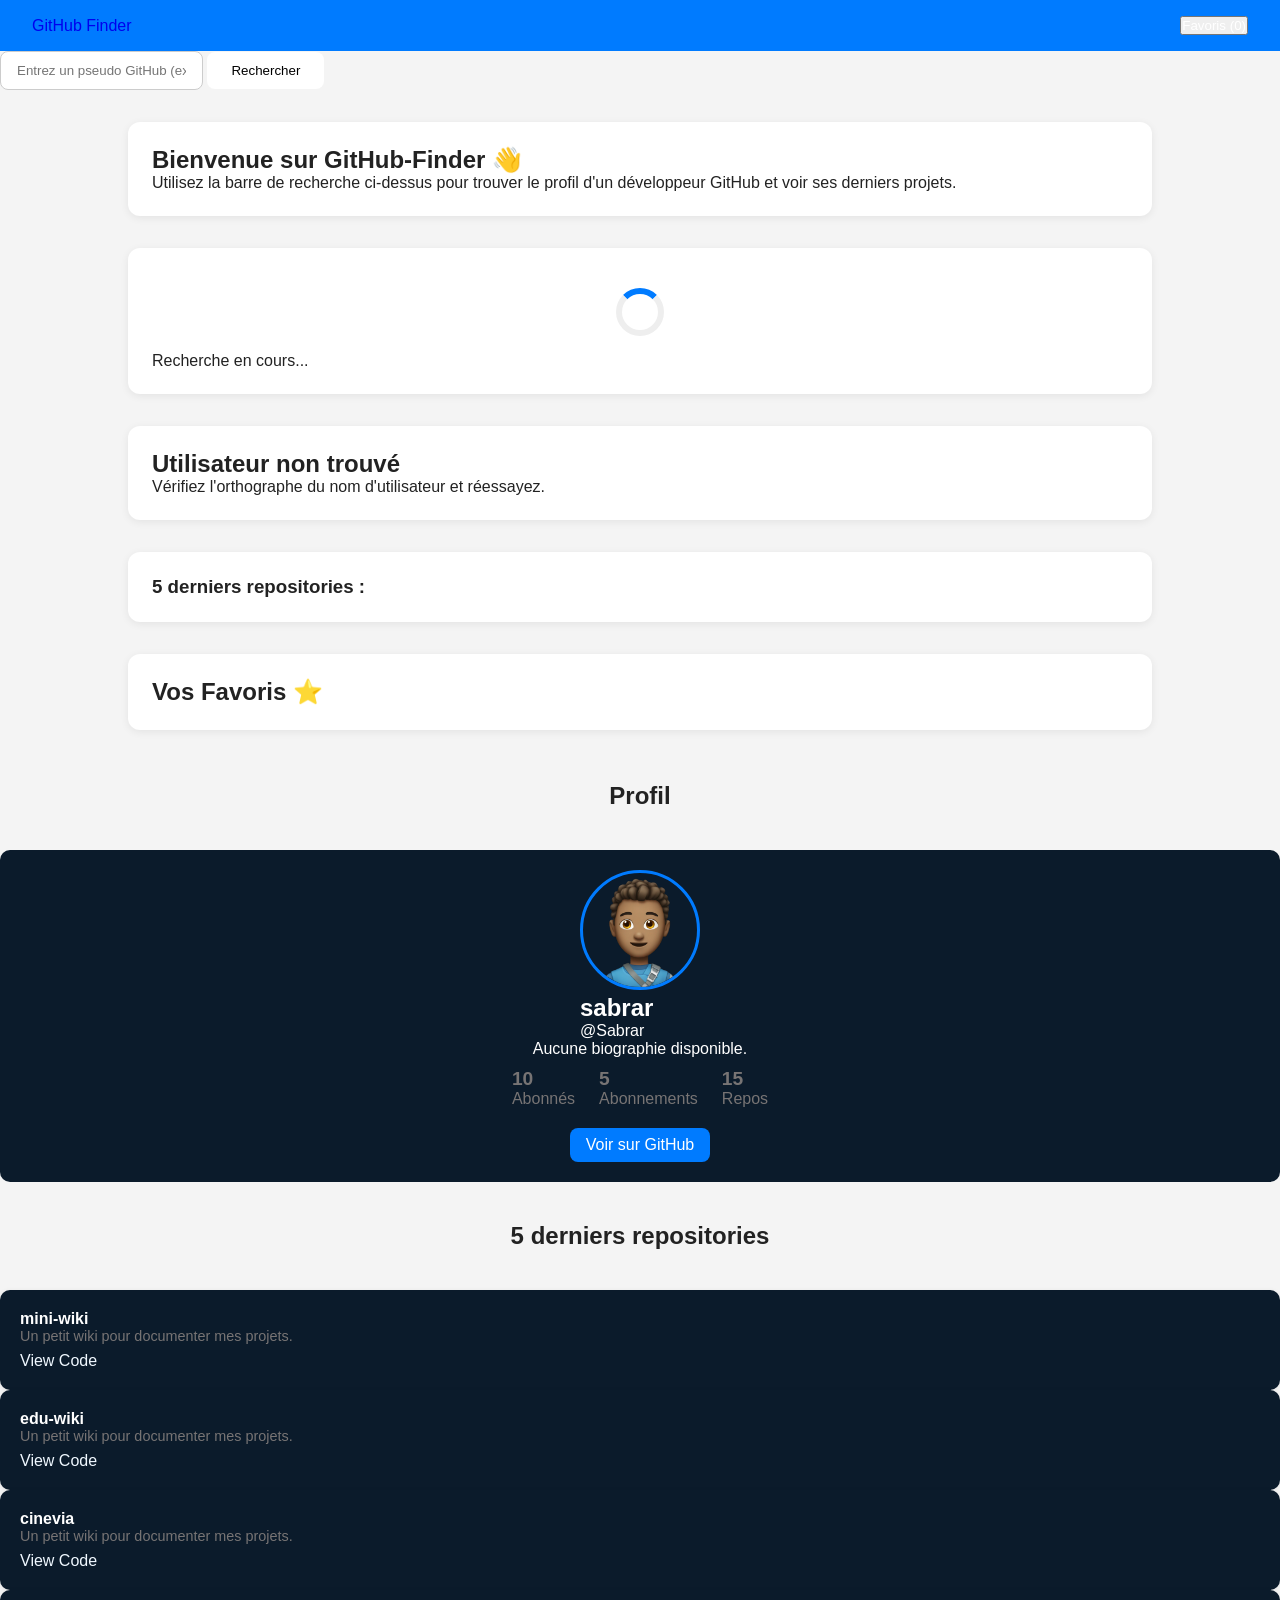
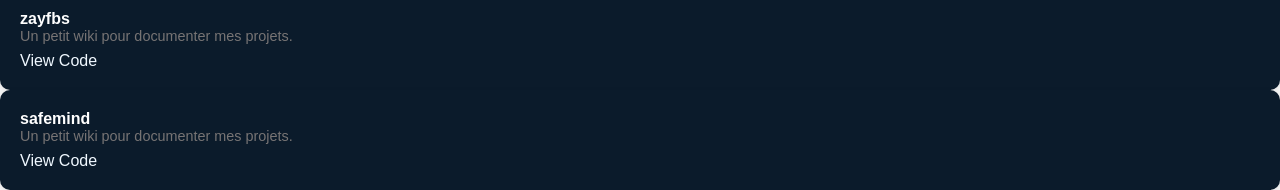
==== commit 01cef5ae: "update V10 Html UPDATE V10" ====
--- a/index.html
+++ b/index.html
@@ -8,187 +8,232 @@
     <link rel="stylesheet" href="style.css" />
     <link rel="icon" type="image/jpg" href="icon.jpg" />
   </head>
-
   <body>
-    <!-- ================= NAV ================= -->
-    <nav class="nav">
-      <a href="index.html" style="text-decoration: none">
-        <h1 style="color: aliceblue">GitHub Finder</h1>
-      </a>
-
-      <button class="btn">FAVORIS</button>
+    <nav class="navbar">
+      <a class="logo" href="index.html" style="text-decoration: none"
+        >GitHub Finder</a
+      >
+      <button id="nav-bookmarks-btn" class="btn-outline" style="color: white">
+        Favoris (<span id="bookmarks-count">0</span>)
+      </button>
     </nav>
 
-    <!-- ============== WELCOME ============== -->
-    <section id="welcome-section">
-      <h2 class="welcome-title">
-        Trouvez des profils GitHub rapidement et facilement.
-      </h2>
-    </section>
-
-    <!-- ============== LOADING ============== -->
-    <section id="loading-section" style="width: 100%">
-      <div class="loader"></div>
-      <p style="text-align: center">Chargement...</p>
-    </section>
-
-    <!-- ============== ERROR ============== -->
-    <section id="error-section" style="width: 100%">
-      <p
-        class="error-message"
-        style="color: red; text-align: center; font-size: larger"
-      >
-        Utilisateur non trouvé
-      </p>
-    </section>
-
-    <!-- ============== SEARCH ============== -->
-    <section id="results-section" style="width: 100%">
-      <form id="search-form">
+    <main class="container">
+      <div class="search-box">
         <input
           type="text"
           id="search-input"
-          placeholder="Rechercher un utilisateur GitHub..."
-          required
+          placeholder="Entrez un pseudo GitHub (ex: octocat)..."
         />
-
-        <button type="submit" id="search-btn">Search</button>
-      </form>
-
-      <div id="user-profile-container"></div>
-    </section>
-
-    <!-- ================= PROFILE ================= -->
-    <section id="profile-section" style="width: 100%">
-      <div class="profile-card">
-        <img src="avatar2.png" alt="User Avatar" class="profile-avatar" />
-
-        <div class="profile-info">
-          <div class="hero-profil">
-            <h2 class="username">SVBRVR</h2>
-            <div style="text-align: right; align-items: center">
-              <a href="#" class="profile-link" target="_blank">
-                Ajouter aux favoris
-              </a>
-            </div>
+        <button id="search-btn" class="btn-primary">Rechercher</button>
+      </div>
+
+      <section id="welcome-section" class="section">
+        <h2>Bienvenue sur GitHub-Finder 👋</h2>
+        <p>
+          Utilisez la barre de recherche ci-dessus pour trouver le profil d'un
+          développeur GitHub et voir ses derniers projets.
+        </p>
+      </section>
+
+      <section id="loading-section" class="section hidden">
+        <div class="loader"></div>
+        <p>Recherche en cours...</p>
+      </section>
+
+      <section id="error-section" class="section hidden">
+        <h2 class="error-text">Utilisateur non trouvé</h2>
+        <p>Vérifiez l'orthographe du nom d'utilisateur et réessayez.</p>
+      </section>
+
+      <section id="results-section" class="section hidden">
+        <div id="profile-container" class="card"></div>
+
+        <h3 class="repos-title">5 derniers repositories :</h3>
+        <div id="repos-container" class="repos-list"></div>
+      </section>
+
+      <section id="bookmarks-section" class="section hidden">
+        <h2>Vos Favoris ⭐</h2>
+        <div id="bookmarks-container" class="bookmarks-list"></div>
+      </section>
+
+      <h2
+        style="
+          display: flex;
+          justify-content: center;
+          padding: 20px;
+          margin: 20px;
+        "
+      >
+        Profil
+      </h2>
+
+      <div
+        class="profiltutti"
+        style="
+          background-color: rgb(11, 27, 43);
+          padding: 20px;
+          border-radius: 10px;
+          color: rgb(255, 255, 255);
+          justify-content: center;
+          align-items: center;
+          display: flex;
+          flex-direction: column;
+        "
+      >
+        <div class="profile-header">
+          <img src="avatar2.png" alt="Avatar" class="profile-avatar" />
+          <div>
+            <h2>sabrar</h2>
+            <p>@Sabrar</p>
           </div>
-
-          <p class="bio">Senior Developer</p>
-
-          <div class="profile-stats">
-            <div>
-              <strong>10</strong>
-              <span>Repos</span>
-            </div>
-
-            <div>
-              <strong>200K</strong>
-              <span>Followers</span>
-            </div>
-
-            <div>
-              <strong>50</strong>
-              <span>Following</span>
-            </div>
-            <br /><br />
-            <a
-              href="https://github.com/aiga-youcan/"
-              class="view-profile-link"
-              target="_blank"
-              style="
-                display: flex;
-                align-items: center;
-                justify-content: center;
-                margin-top: 1rem;
-                font-weight: bold;
-                color: #007bff;
-                text-decoration: none;
-              "
-            >
-              View Profile GitHub
-            </a>
-          </div>
-        </div>
-      </div>
-    </section>
-
-    <!-- ================= REPOS ================= -->
-    <section id="repos-section" style="width: 100%">
-      <h2>Top Repositories</h2>
-
-      <div class="repos-container">
-        <!-- Repo 1 -->
-        <div class="repo-card">
-          <h3>Weather App</h3>
-          <p>Simple web app that shows current weather using an API.</p>
-          <span>⭐ 120</span>
-        </div>
-
-        <!-- Repo 2 -->
-        <div class="repo-card">
-          <h3>Todo List</h3>
-          <p>
-            Task manager where users can add, delete, and mark tasks as done.
-          </p>
-          <span>⭐ 85</span>
-        </div>
-
-        <!-- Repo 3 -->
-        <div class="repo-card">
-          <h3>Calculator</h3>
-          <p>Basic calculator built with HTML, CSS, and JavaScript.</p>
-          <span>⭐ 60</span>
-        </div>
-
-        <!-- Repo 4 -->
-        <div class="repo-card">
-          <h3>Portfolio Website</h3>
-          <p>Personal portfolio to showcase projects and skills.</p>
-          <span>⭐ 40</span>
-        </div>
-
-        <!-- Repo 5 -->
-        <div class="repo-card">
-          <h3>Login Form UI</h3>
-          <p>Responsive login and registration form design.</p>
-          <span>⭐ 25</span>
-        </div>
-      </div>
-    </section>
-
-    <!-- ================= FAVORIS ================= -->
-    <section id="bookmarks-section" style="width: 100%">
-      <h2>Favoris</h2>
-
-      <div id="bookmarks-container">
-        <!-- Favori Card -->
-        <div class="bookmark-card">
-          <!-- Avatar -->
-          <img src="avatar2.png" alt="User Avatar" class="bookmark-avatar" />
-
-          <!-- Username -->
-          <h3 class="bookmark-username">SVBRVR</h3>
-
-          <!-- Buttons -->
-          <div class="bookmark-actions">
-            <a
-              href="https://github.com/aiga-youcan/"
-              target="_blank"
-              class="visit-btn"
-            >
-              Visit GitHub
-            </a>
-
-            <button class="remove-btn">Remove</button>
-          </div>
-        </div>
-      </div>
-    </section>
-    <br /><br /><br />
-
-    <!-- ============== FOOTER ============== -->
-    <footer class="footer">
-      <p>© 2026 GitHub Finder. Tous droits réservés.</p>
-    </footer>
+        </div>
+        <p>Aucune biographie disponible.</p>
+        <div class="profile-stats" style="color: rgb(119, 116, 116)">
+          <span><strong>10</strong> Abonnés</span>
+          <span><strong>5</strong> Abonnements</span>
+          <span><strong>15</strong> Repos</span>
+        </div>
+        <a
+          href="https://github.com/Aiga-youcan"
+          target="_blank"
+          class="profile-link"
+          >Voir sur GitHub
+        </a>
+      </div>
+
+      <h2
+        style="
+          display: flex;
+          justify-content: center;
+          padding: 20px;
+          margin: 20px;
+        "
+      >
+        5 derniers repositories
+      </h2>
+      <div
+        class="repo-card"
+        style="
+          background-color: rgb(11, 27, 43);
+          color: rgb(255, 255, 255);
+          padding: 20px;
+          border-radius: 10px;
+        "
+      >
+        <div>
+          <strong>mini-wiki</strong>
+          <p style="font-size: 0.9em; color: rgb(119, 116, 116)">
+            Un petit wiki pour documenter mes projets.
+          </p>
+        </div>
+        <a
+          href="https://github.com/Aiga-youcan/mini-wiki"
+          target="_blank"
+          class="btn-outline"
+          style="text-decoration: none; color: aliceblue"
+          >View Code</a
+        >
+      </div>
+
+      <div
+        class="repo-card"
+        style="
+          background-color: rgb(11, 27, 43);
+          color: rgb(255, 255, 255);
+          padding: 20px;
+          border-radius: 10px;
+        "
+      >
+        <div>
+          <strong>edu-wiki</strong>
+          <p style="font-size: 0.9em; color: rgb(119, 116, 116)">
+            Un petit wiki pour documenter mes projets.
+          </p>
+        </div>
+        <a
+          href="https://github.com/Aiga-youcan/edu-wiki"
+          target="_blank"
+          class="btn-outline"
+          style="text-decoration: none; color: aliceblue"
+          >View Code</a
+        >
+      </div>
+
+      <div
+        class="repo-card"
+        style="
+          background-color: rgb(11, 27, 43);
+          color: rgb(255, 255, 255);
+          padding: 20px;
+          border-radius: 10px;
+        "
+      >
+        <div>
+          <strong>cinevia</strong>
+          <p style="font-size: 0.9em; color: rgb(119, 116, 116)">
+            Un petit wiki pour documenter mes projets.
+          </p>
+        </div>
+        <a
+          href="https://github.com/Aiga-youcan/cinevia"
+          target="_blank"
+          class="btn-outline"
+          style="text-decoration: none; color: aliceblue"
+          >View Code</a
+        >
+      </div>
+
+      <div
+        class="repo-card"
+        style="
+          background-color: rgb(11, 27, 43);
+          color: rgb(255, 255, 255);
+          padding: 20px;
+          border-radius: 10px;
+        "
+      >
+        <div>
+          <strong>zayfbs</strong>
+          <p style="font-size: 0.9em; color: rgb(119, 116, 116)">
+            Un petit wiki pour documenter mes projets.
+          </p>
+        </div>
+        <a
+          href="https://github.com/Aiga-youcan/zayfbs"
+          target="_blank"
+          class="btn-outline"
+          style="text-decoration: none; color: aliceblue"
+          >View Code</a
+        >
+      </div>
+
+      <div
+        class="repo-card"
+        style="
+          background-color: rgb(11, 27, 43);
+          color: rgb(255, 255, 255);
+          padding: 20px;
+          border-radius: 10px;
+        "
+      >
+        <div>
+          <strong>safemind</strong>
+          <p style="font-size: 0.9em; color: rgb(119, 116, 116)">
+            Un petit wiki pour documenter mes projets.
+          </p>
+        </div>
+        <a
+          href="https://github.com/Aiga-youcan/safemind"
+          target="_blank"
+          class="btn-outline"
+          style="text-decoration: none; color: aliceblue"
+          >View Code</a
+        >
+      </div>
+    </main>
+
+    <script src="script.js"></script>
   </body>
 </html>
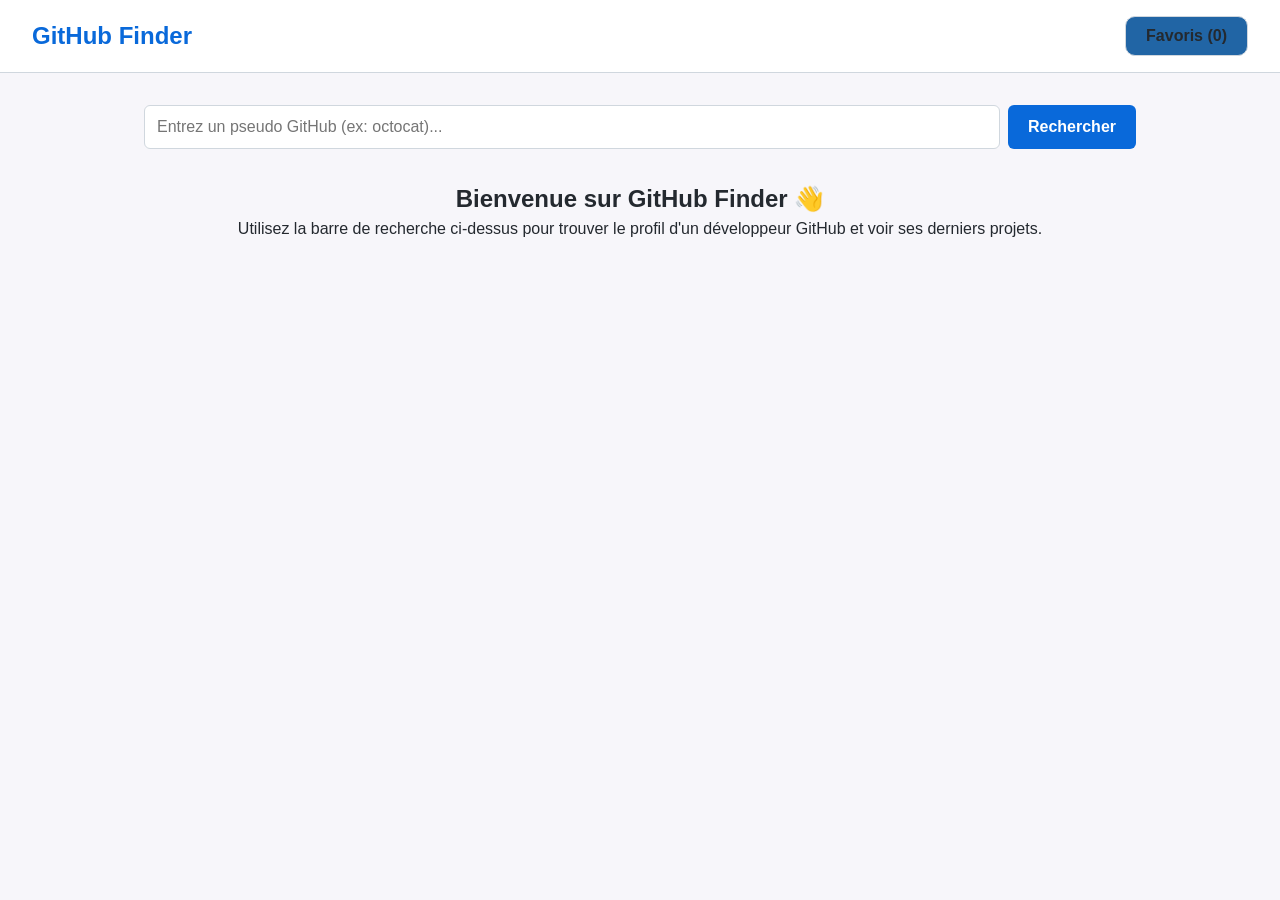
==== commit d82b6551: "Refactor index.html for improved structure and content" ====
--- a/index.html
+++ b/index.html
@@ -1,239 +1,57 @@
-<!doctype html>
+<!DOCTYPE html>
 <html lang="fr">
-  <head>
-    <meta charset="UTF-8" />
-    <meta name="viewport" content="width=device-width, initial-scale=1.0" />
-    <title>GitHub Finder</title>
+<head>
+    <meta charset="UTF-8">
+    <meta name="viewport" content="width=device-width, initial-scale=1.0">
+    <title>GitHub Finder - Recherche GitHub</title>
+    <link rel="stylesheet" href="style.css">
+</head>
+<body>
 
-    <link rel="stylesheet" href="style.css" />
-    <link rel="icon" type="image/jpg" href="icon.jpg" />
-  </head>
-  <body>
     <nav class="navbar">
-      <a class="logo" href="index.html" style="text-decoration: none"
-        >GitHub Finder</a
-      >
-      <button id="nav-bookmarks-btn" class="btn-outline" style="color: white">
-        Favoris (<span id="bookmarks-count">0</span>)
-      </button>
+        <div class="logo">GitHub Finder</div>
+        <button id="nav-bookmarks-btn" class="btn-outline">
+            Favoris (<span id="bookmarks-count">0</span>)
+        </button>
     </nav>
 
     <main class="container">
-      <div class="search-box">
-        <input
-          type="text"
-          id="search-input"
-          placeholder="Entrez un pseudo GitHub (ex: octocat)..."
-        />
-        <button id="search-btn" class="btn-primary">Rechercher</button>
-      </div>
+        <div class="search-box">
+            <input type="text" id="search-input" placeholder="Entrez un pseudo GitHub (ex: octocat)...">
+            <button id="search-btn" class="btn-primary">Rechercher</button>
+        </div>
 
-      <section id="welcome-section" class="section">
-        <h2>Bienvenue sur GitHub-Finder 👋</h2>
-        <p>
-          Utilisez la barre de recherche ci-dessus pour trouver le profil d'un
-          développeur GitHub et voir ses derniers projets.
-        </p>
-      </section>
+        <section id="welcome-section" class="section">
+            <h2>Bienvenue sur GitHub Finder 👋</h2>
+            <p>Utilisez la barre de recherche ci-dessus pour trouver le profil d'un développeur GitHub et voir ses derniers projets.</p>
+        </section>
 
-      <section id="loading-section" class="section hidden">
-        <div class="loader"></div>
-        <p>Recherche en cours...</p>
-      </section>
+        <section id="loading-section" class="section hidden">
+            <div class="loader"></div>
+            <p>Recherche en cours...</p>
+        </section>
 
-      <section id="error-section" class="section hidden">
-        <h2 class="error-text">Utilisateur non trouvé</h2>
-        <p>Vérifiez l'orthographe du nom d'utilisateur et réessayez.</p>
-      </section>
+        <section id="error-section" class="section hidden">
+            <h2 class="error-text">Utilisateur non trouvé 😕</h2>
+            <p>Vérifiez l'orthographe du nom d'utilisateur et réessayez.</p>
+        </section>
 
-      <section id="results-section" class="section hidden">
-        <div id="profile-container" class="card"></div>
+        <section id="results-section" class="section hidden">
+            <div id="profile-container" class="card">
+                </div>
+            
+            <h3 class="repos-title">5 derniers repositories :</h3>
+            <div id="repos-container" class="repos-list">
+                </div>
+        </section>
 
-        <h3 class="repos-title">5 derniers repositories :</h3>
-        <div id="repos-container" class="repos-list"></div>
-      </section>
-
-      <section id="bookmarks-section" class="section hidden">
-        <h2>Vos Favoris ⭐</h2>
-        <div id="bookmarks-container" class="bookmarks-list"></div>
-      </section>
-
-      <h2
-        style="
-          display: flex;
-          justify-content: center;
-          padding: 20px;
-          margin: 20px;
-        "
-      >
-        Profil
-      </h2>
-
-      <div
-        class="profiltutti"
-        style="
-          background-color: rgb(11, 27, 43);
-          padding: 20px;
-          border-radius: 10px;
-          color: rgb(255, 255, 255);
-          justify-content: center;
-          align-items: center;
-          display: flex;
-          flex-direction: column;
-        "
-      >
-        <div class="profile-header">
-          <img src="avatar2.png" alt="Avatar" class="profile-avatar" />
-          <div>
-            <h2>sabrar</h2>
-            <p>@Sabrar</p>
-          </div>
-        </div>
-        <p>Aucune biographie disponible.</p>
-        <div class="profile-stats" style="color: rgb(119, 116, 116)">
-          <span><strong>10</strong> Abonnés</span>
-          <span><strong>5</strong> Abonnements</span>
-          <span><strong>15</strong> Repos</span>
-        </div>
-        <a
-          href="https://github.com/Aiga-youcan"
-          target="_blank"
-          class="profile-link"
-          >Voir sur GitHub
-        </a>
-      </div>
-
-      <h2
-        style="
-          display: flex;
-          justify-content: center;
-          padding: 20px;
-          margin: 20px;
-        "
-      >
-        5 derniers repositories
-      </h2>
-      <div
-        class="repo-card"
-        style="
-          background-color: rgb(11, 27, 43);
-          color: rgb(255, 255, 255);
-          padding: 20px;
-          border-radius: 10px;
-        "
-      >
-        <div>
-          <strong>mini-wiki</strong>
-          <p style="font-size: 0.9em; color: rgb(119, 116, 116)">
-            Un petit wiki pour documenter mes projets.
-          </p>
-        </div>
-        <a
-          href="https://github.com/Aiga-youcan/mini-wiki"
-          target="_blank"
-          class="btn-outline"
-          style="text-decoration: none; color: aliceblue"
-          >View Code</a
-        >
-      </div>
-
-      <div
-        class="repo-card"
-        style="
-          background-color: rgb(11, 27, 43);
-          color: rgb(255, 255, 255);
-          padding: 20px;
-          border-radius: 10px;
-        "
-      >
-        <div>
-          <strong>edu-wiki</strong>
-          <p style="font-size: 0.9em; color: rgb(119, 116, 116)">
-            Un petit wiki pour documenter mes projets.
-          </p>
-        </div>
-        <a
-          href="https://github.com/Aiga-youcan/edu-wiki"
-          target="_blank"
-          class="btn-outline"
-          style="text-decoration: none; color: aliceblue"
-          >View Code</a
-        >
-      </div>
-
-      <div
-        class="repo-card"
-        style="
-          background-color: rgb(11, 27, 43);
-          color: rgb(255, 255, 255);
-          padding: 20px;
-          border-radius: 10px;
-        "
-      >
-        <div>
-          <strong>cinevia</strong>
-          <p style="font-size: 0.9em; color: rgb(119, 116, 116)">
-            Un petit wiki pour documenter mes projets.
-          </p>
-        </div>
-        <a
-          href="https://github.com/Aiga-youcan/cinevia"
-          target="_blank"
-          class="btn-outline"
-          style="text-decoration: none; color: aliceblue"
-          >View Code</a
-        >
-      </div>
-
-      <div
-        class="repo-card"
-        style="
-          background-color: rgb(11, 27, 43);
-          color: rgb(255, 255, 255);
-          padding: 20px;
-          border-radius: 10px;
-        "
-      >
-        <div>
-          <strong>zayfbs</strong>
-          <p style="font-size: 0.9em; color: rgb(119, 116, 116)">
-            Un petit wiki pour documenter mes projets.
-          </p>
-        </div>
-        <a
-          href="https://github.com/Aiga-youcan/zayfbs"
-          target="_blank"
-          class="btn-outline"
-          style="text-decoration: none; color: aliceblue"
-          >View Code</a
-        >
-      </div>
-
-      <div
-        class="repo-card"
-        style="
-          background-color: rgb(11, 27, 43);
-          color: rgb(255, 255, 255);
-          padding: 20px;
-          border-radius: 10px;
-        "
-      >
-        <div>
-          <strong>safemind</strong>
-          <p style="font-size: 0.9em; color: rgb(119, 116, 116)">
-            Un petit wiki pour documenter mes projets.
-          </p>
-        </div>
-        <a
-          href="https://github.com/Aiga-youcan/safemind"
-          target="_blank"
-          class="btn-outline"
-          style="text-decoration: none; color: aliceblue"
-          >View Code</a
-        >
-      </div>
+        <section id="bookmarks-section" class="section hidden">
+            <h2>Vos Favoris ⭐</h2>
+            <div id="bookmarks-container" class="bookmarks-list">
+                </div>
+        </section>
     </main>
 
     <script src="script.js"></script>
-  </body>
+</body>
 </html>
--- a/style.css
+++ b/style.css
@@ -1,381 +1,204 @@
-/* =========================
-   1. Reset
-========================= */
+/* Reset de base */
 * {
+    box-sizing: border-box;
     margin: 0;
     padding: 0;
-    box-sizing: border-box;
-}
-
-/* =========================
-   2. Body
-========================= */
+}
+
 body {
-    font-family: 'Segoe UI', Arial, sans-serif;
-    background: #f4f4f4;
-    color: #222;
-    min-height: 100vh;
-    transition: background 0.3s, color 0.3s;
-  display: flex;
-  flex-direction: column;
-}
-main {
-  flex: 1;
-}
-/* =========================
-   3. Sections
-========================= */
-section {
-    margin: 2rem auto;
-    max-width: 80%;
-    padding: 1.5rem;
-    background: #fff;
-    border-radius: 12px;
-    box-shadow: 0 2px 8px rgba(0,0,0,0.07);
-}
-
-/* =========================
-   4. Navigation
-========================= */
-nav {
+    font-family: -apple-system, BlinkMacSystemFont, "Segoe UI", Helvetica, Arial, sans-serif;
+    background-color: #f7f6fa;
+    color: #24292f;
+    line-height: 1.5;
+}
+
+/* Navbar */
+.navbar {
     display: flex;
     justify-content: space-between;
     align-items: center;
     padding: 1rem 2rem;
-    background: #007bff;
-    color: #fff;
-}
-
-/* =========================
-   5. Form Search
-========================= */
-#search-form {
+    background-color: #ffffff;
+    border-bottom: 1px solid #d0d7de;
+}
+
+.logo {
+    font-size: 1.5rem;
+    font-weight: bold;
+    color: #0969da;
+}
+
+/* Container principal */
+.container {
+    width: 80%;
+    margin: 2rem auto;
+    padding: 0 1rem;
+}
+
+/* Zone de recherche */
+.search-box {
+    display: flex;
+    gap: 0.5rem;
+    margin-bottom: 2rem;
+}
+
+.search-box input {
+    flex: 1;
+    padding: 0.75rem;
+    border: 1px solid #d0d7de;
+    border-radius: 6px;
+    font-size: 1rem;
+}
+
+/* Boutons */
+button {
+    padding: 0.75rem 1.25rem;
+    border-radius: 6px;
+    font-size: 1rem;
+    font-weight: 600;
+    cursor: pointer;
+    transition: 0.2s;
+}
+
+.btn-primary {
+    background-color: #0969da;
+    color: white;
+    border: none;
+}
+
+.btn-primary:hover {
+    background-color: #0349b4;
+}
+
+.btn-outline {
+    background-color: rgb(33, 101, 165);
+    color: white;
+    border-radius: 10px;
+    padding: 10px 20px;
+    border: 1px solid #d0d7de;
+    color: #24292f;
+}
+
+.btn-outline:hover {
+    background-color: rgb(0, 56, 139);
+}
+
+.btn-danger {
+    background-color: #cf222e;
+    color: white;
+    border: none;
+    width: 100%;
+    margin-top: 1rem;
+}
+
+.btn-success {
+    background-color: #2da44e;
+    color: white;
+    border: none;
+    width: 100%;
+    margin-top: 1rem;
+}
+
+/* Sections & Cards */
+.section {
+    text-align: center;
+}
+
+.card {
+    background-color: #ffffff;
+    border: 1px solid #d0d7de;
+    border-radius: 8px;
+    padding: 2rem;
+    text-align: left;
+    margin-bottom: 2rem;
+}
+
+/* Layout du profil */
+.profile-header {
+    display: flex;
+    align-items: center;
+    gap: 1.5rem;
+    margin-bottom: 1rem;
+}
+
+.profile-avatar {
+    width: 100px;
+    height: 100px;
+    border-radius: 50%;
+    border: 2px solid #d0d7de;
+}
+
+.profile-stats {
     display: flex;
     gap: 1rem;
-    margin-bottom: 1.5rem;
-}
-
-#search-input {
-    flex: 1;
-    padding: 0.7rem 1rem;
-    border: 1px solid #ccc;
-    border-radius: 8px;
-}
-
-#search-btn,
-.btn {
-    padding: 0.7rem 1.5rem;
-    background: #ffffff;
-    color: rgb(0, 0, 0);
-    border: none;
-    border-radius: 8px;
-    cursor: pointer;
-}
-
-#search-btn:hover,
-.btn:hover {
-    background: #6566b4;
-}
-
-/* =========================
-   6. Cards
-========================= */
-.user-card,
+    margin: 1rem 0;
+    color: #57606a;
+}
+
+.profile-link {
+    color: #0969da;
+    text-decoration: none;
+    font-weight: bold;
+}
+
+/* Repos & Favoris */
+.repos-title {
+    text-align: left;
+    margin-bottom: 1rem;
+}
+
+.repo-card,
 .bookmark-card {
-    display: flex;
-    align-items: center;
-    gap: 1rem;
-    background: #f9f9f9;
+    background-color: #ffffff;
+    border: 1px solid #d0d7de;
+    border-radius: 6px;
     padding: 1rem;
-    border-radius: 10px;
-    transition: 0.2s;
-}
-
-.user-card:hover,
-.bookmark-card:hover {
-    background: #0076fd;
-}
-
-/* =========================
-   7. Avatar
-========================= */
-.user-avatar {
-    width: 64px;
-    height: 64px;
-    border-radius: 50%;
-    border: 2px solid #007bff;
-}
-
-/* =========================
-   8. Loader
-========================= */
-.loader {
-    border: 6px solid #eee;
-    border-top: 6px solid #007bff;
-    border-radius: 50%;
-    width: 48px;
-    height: 48px;
-    animation: spin 1s linear infinite;
-    margin: 1rem auto;
-}
-
-/* =========================
-   9. Footer
-========================= */
-
-.footer {
-    text-align: center;
-    width: 100%;
-    padding: 1rem;
-    background: #007bff;
-    color: #fff;
-    position: fixed;
-    bottom: 0;
-}
-
-
-/* =========================
-   9. profil
-========================= */
-
-/* ================= PROFILE CARD ================= */
-.profile-card {
-    display: flex;
-    gap: 1.5rem;
-    padding: 1.5rem;
-    background: #000000;
-    border-radius: 12px;
-    box-shadow: 0 2px 10px rgba(0,0,0,0.08);
-    align-items: center;
-    width: 100%;
-}
-
-/* Avatar */
-.profile-avatar {
-    width: 120px;
-    height: 120px;
-    border-radius: 50%;
-    border: 3px solid #007bff;
-    object-fit: cover;
-}
-
-/* Info */
-.profile-info {
-    flex: 1;
-}
-
-.username {
-    font-size: 1.5rem;
-    margin-bottom: 5px;
-}
-
-.bio {
-    color: #555;
-    margin-bottom: 10px;
-}
-
-/* Stats */
-.profile-stats {
-    display: flex;
-    gap: 1.5rem;
-    margin: 10px 0;
-}
-
-.profile-stats div {
-    text-align: center;
-}
-
-.profile-stats strong {
-    display: block;
-    font-size: 1.2rem;
-}
-
-/* Link */
-.profile-link {
-    display: ;
-    margin-top: 10px;
-    padding: 0.5rem 1rem;
-    background: #007bff;
-    color: white;
-    border-radius: 8px;
-    text-decoration: none;
-}
-
-.profile-link:hover {
-    background: #0056b3;
-}
-
-/* ================= REPOS ================= */
-.repos-container {
-    display: grid;
-    grid-template-columns: repeat(auto-fit, minmax(180px, 1fr));
-    gap: 1rem;
-    margin-top: 1rem;
-    width: 100%;
-}
-
-.repo-card {
-    background: #030303;
-    padding: 1rem;
-    border-radius: 10px;
-    box-shadow: 0 1px 5px rgba(0,0,0,0.08);
-    transition: 0.2s;
-}
-
-.repo-card:hover {
-    transform: translateY(-3px);
-    background: #3d98ff;
-}
-
-.repo-card h3 {
-    margin-bottom: 5px;
-    font-size: 1.1rem;
-}
-
-.repo-card p {
-    font-size: 0.9rem;
-    color: #555;
-    margin-bottom: 8px;
-}
-
-.repo-card span {
-    font-weight: bold;
-    color: #007bff;
-}
-.hero-profil {
+    margin-bottom: 1rem;
+    text-align: left;
     display: flex;
     justify-content: space-between;
     align-items: center;
 }
-/* Responsive */
-@media (max-width: 600px) {
-    .profile-card {
-        flex-direction: column;
-        text-align: center;
-    }
-}
-
+
+.bookmark-card {
+    cursor: pointer;
+}
+
+.bookmark-card:hover {
+    border-color: #0969da;
+}
+
+.bookmark-card img {
+    width: 40px;
+    height: 40px;
+    border-radius: 50%;
+}
+
+.error-text {
+    color: #cf222e;
+}
+
+/* Utilitaires */
+.hidden {
+    display: none !important;
+}
+
+/* Loader CSS */
+.loader {
+    border: 4px solid #d0d7de;
+    border-top: 4px solid #0969da;
+    border-radius: 50%;
+    width: 40px;
+    height: 40px;
+    animation: spin 1s linear infinite;
+    margin: 0 auto 1rem auto;
+}
 
 @keyframes spin {
-    from {
+    0% {
         transform: rotate(0deg);
     }
-    to {
+    100% {
         transform: rotate(360deg);
     }
 }
-
-/* =========================
-   9. Dark Mode
-========================= */
-@media (prefers-color-scheme: dark) {
-    body {
-        background: #181a1b;
-        color: #f1f1f1;
-    }
-
-    section {
-        background: #23272b;
-    }
-
-    .user-card,
-    .bookmark-card {
-        background: #23272b;
-    }
-
-    #search-input {
-        background: #181a1b;
-        color: white;
-        border: 1px solid #444;
-    }
-}
-
-/* =========================
-   10. Responsive
-========================= */
-@media (max-width: 600px) {
-
-    section {
-        max-width: 95%;
-    }
-
-    #search-form {
-        flex-direction: column;
-    }
-
-    #search-btn {
-        width: 100%;
-    }
-
-    .user-card,
-    .bookmark-card {
-        flex-direction: column;
-        align-items: flex-start;
-    }
-}
-
-
-/* =========================
-   11. favoris bookmark
-========================= */
-
-.bookmark-card {
-    display: flex;
-    align-items: center;
-    gap: 1rem;
-    background: #000000;
-    padding: 0.8rem 1rem;
-    border-radius: 10px;
-    margin-top: 1rem;
-    box-shadow: 0 1px 4px rgba(0,0,0,0.08);
-}
-
-/* Avatar */
-.bookmark-avatar {
-    width: 55px;
-    height: 55px;
-    border-radius: 50%;
-    object-fit: cover;
-}
-
-/* Username */
-.bookmark-username {
-    flex: 1;
-    margin: 0;
-}
-
-/* Actions */
-.bookmark-actions {
-    display: flex;
-    gap: 0.5rem;
-}
-
-/* Visit button */
-.visit-btn {
-    padding: 0.4rem 0.8rem;
-    background: #007bff;
-    color: white;
-    border-radius: 6px;
-    text-decoration: none;
-    font-size: 0.9rem;
-}
-
-.visit-btn:hover {
-    background: #0056b3;
-}
-
-/* Remove button */
-.remove-btn {
-    padding: 0.4rem 0.8rem;
-    background: #ff4d4d;
-    color: white;
-    border: none;
-    border-radius: 6px;
-    cursor: pointer;
-}
-
-.remove-btn:hover {
-    background: #cc0000;
-}
-
-
